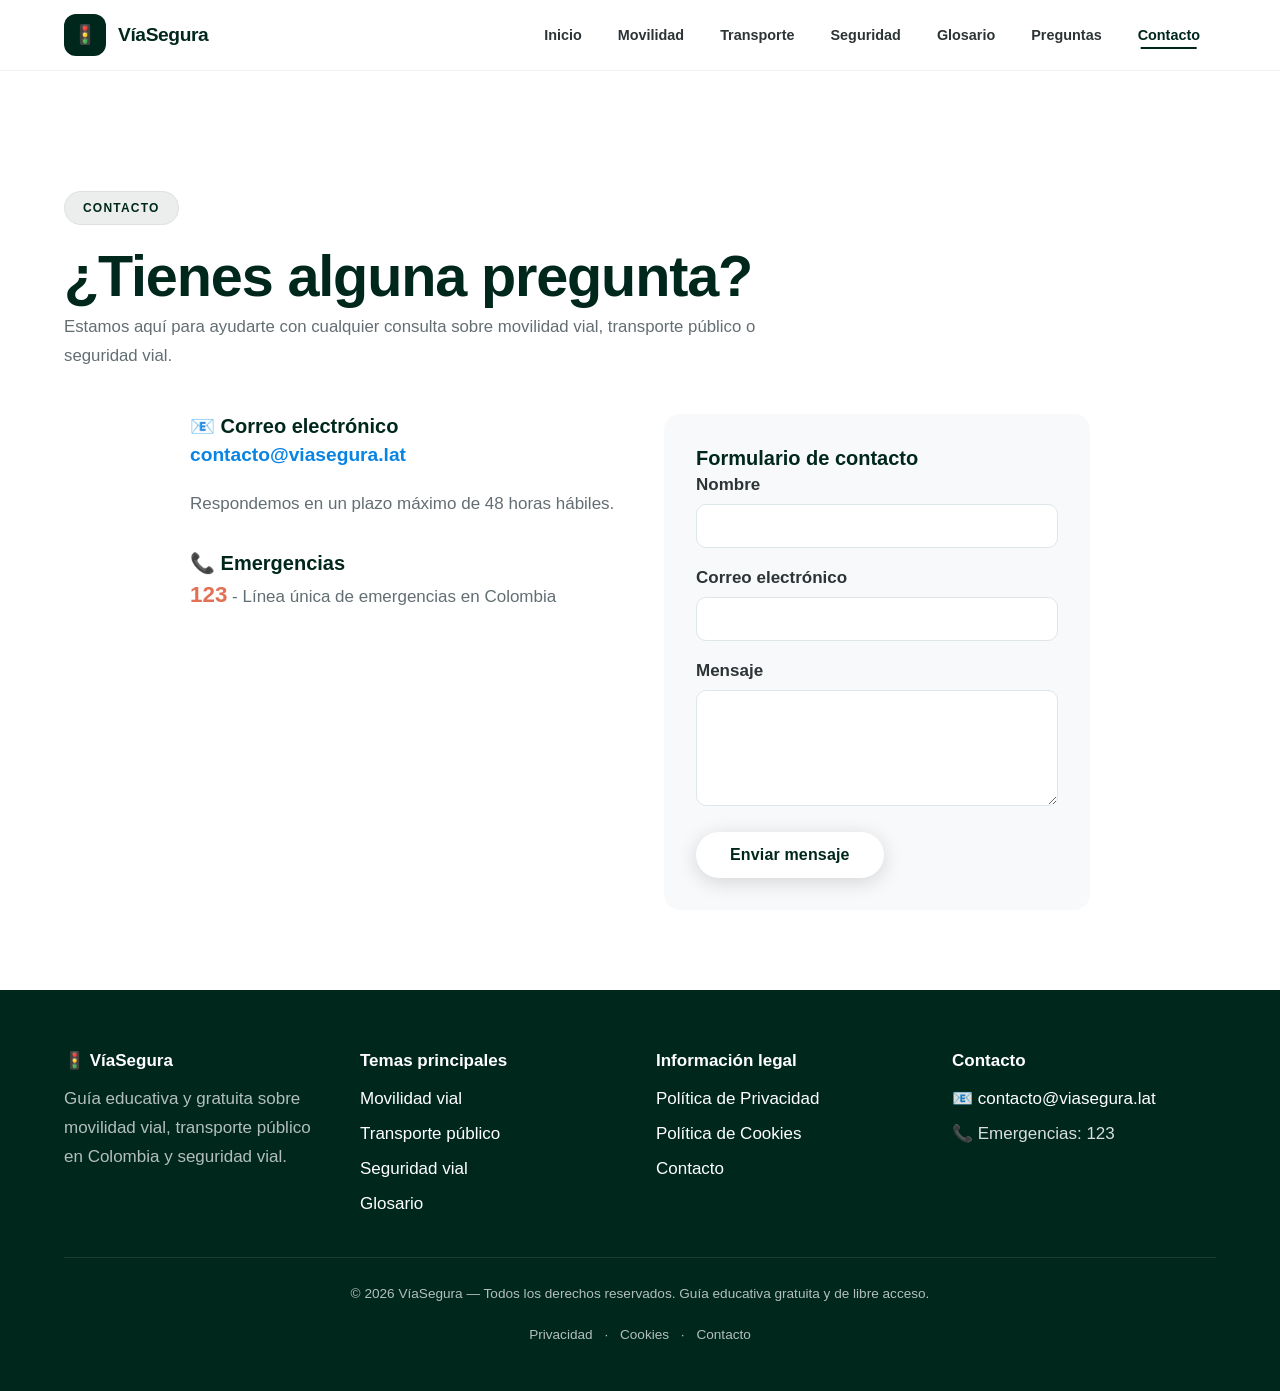
==== contacto.html @ 89849d7e "1" ====
<!DOCTYPE html>
<html lang="es">
<head>
    <meta charset="UTF-8">
    <meta name="viewport" content="width=device-width, initial-scale=1.0">
    <title>Contacto | VíaSegura</title>
    <meta name="description" content="Contáctanos para cualquier consulta sobre movilidad vial, transporte público o seguridad vial en Colombia.">
    <link rel="stylesheet" href="css/style.css">
    <link rel="icon" href="img/favicon.ico" type="image/x-icon">
</head>
<body>

    <!-- ============================================================
    HEADER
    ============================================================ -->
    <header class="cabecera" id="cabecera">
        <nav class="barra-nav" aria-label="Navegación principal">
            <a href="index.html" class="logo">
                <span class="logo-icono">🚦</span>
                <span>VíaSegura</span>
            </a>
            <button class="boton-menu" id="botonMenu" aria-label="Abrir menú" aria-expanded="false">☰</button>
            <ul class="menu" id="menu">
                <li><a href="index.html">Inicio</a></li>
                <li><a href="index.html#que-es-movilidad">Movilidad</a></li>
                <li><a href="index.html#transporte-publico">Transporte</a></li>
                <li><a href="index.html#seguridad-vial">Seguridad</a></li>
                <li><a href="index.html#glosario">Glosario</a></li>
                <li><a href="index.html#faq">Preguntas</a></li>
                <li><a href="contacto.html" class="activo">Contacto</a></li>
            </ul>
        </nav>
    </header>

    <main>
        <section class="seccion" style="padding-top: 120px;">
            <div class="contenedor">
                <div class="seccion-encabezado">
                    <span class="etiqueta-seccion">Contacto</span>
                    <h1>¿Tienes alguna pregunta?</h1>
                    <p>Estamos aquí para ayudarte con cualquier consulta sobre movilidad vial, transporte público o seguridad vial.</p>
                </div>

                <div style="display: grid; grid-template-columns: 1fr 1fr; gap: 48px; max-width: 900px; margin: 0 auto;">
                    <div>
                        <h3>📧 Correo electrónico</h3>
                        <p><a href="mailto:contacto@viasegura.lat" style="font-size: 1.2rem; font-weight: 600;">contacto@viasegura.lat</a></p>
                        <p style="margin-top: 16px;">Respondemos en un plazo máximo de 48 horas hábiles.</p>

                        <h3 style="margin-top: 32px;">📞 Emergencias</h3>
                        <p><strong style="font-size: 1.4rem; color: var(--color-peligro);">123</strong> - Línea única de emergencias en Colombia</p>
                    </div>

                    <div style="background: var(--color-fondo-alt); padding: 32px; border-radius: var(--radio);">
                        <h3>Formulario de contacto</h3>
                        <form action="#" method="POST" style="display: flex; flex-direction: column; gap: 16px;">
                            <div>
                                <label for="nombre" style="font-weight: 600; display: block; margin-bottom: 4px;">Nombre</label>
                                <input type="text" id="nombre" name="nombre" required style="width: 100%; padding: 12px 16px; border: 1px solid var(--color-borde); border-radius: var(--radio-sm); font-size: 1rem; font-family: var(--fuente);">
                            </div>
                            <div>
                                <label for="email" style="font-weight: 600; display: block; margin-bottom: 4px;">Correo electrónico</label>
                                <input type="email" id="email" name="email" required style="width: 100%; padding: 12px 16px; border: 1px solid var(--color-borde); border-radius: var(--radio-sm); font-size: 1rem; font-family: var(--fuente);">
                            </div>
                            <div>
                                <label for="mensaje" style="font-weight: 600; display: block; margin-bottom: 4px;">Mensaje</label>
                                <textarea id="mensaje" name="mensaje" rows="5" required style="width: 100%; padding: 12px 16px; border: 1px solid var(--color-borde); border-radius: var(--radio-sm); font-size: 1rem; font-family: var(--fuente); resize: vertical;"></textarea>
                            </div>
                            <button type="submit" class="boton primario" style="align-self: flex-start;">Enviar mensaje</button>
                        </form>
                    </div>
                </div>
            </div>
        </section>
    </main>

    <!-- ============================================================
    PIE DE PÁGINA
    ============================================================ -->
    <footer class="pie">
        <div class="contenedor">
            <div class="pie-rejilla">
                <div>
                    <h4>🚦 VíaSegura</h4>
                    <p>Guía educativa y gratuita sobre movilidad vial, transporte público en Colombia y seguridad vial.</p>
                </div>
                <div>
                    <h4>Temas principales</h4>
                    <ul>
                        <li><a href="index.html#que-es-movilidad">Movilidad vial</a></li>
                        <li><a href="index.html#transporte-publico">Transporte público</a></li>
                        <li><a href="index.html#seguridad-vial">Seguridad vial</a></li>
                        <li><a href="index.html#glosario">Glosario</a></li>
                    </ul>
                </div>
                <div>
                    <h4>Información legal</h4>
                    <ul>
                        <li><a href="privacidad.html">Política de Privacidad</a></li>
                        <li><a href="politicas-cookies.html">Política de Cookies</a></li>
                        <li><a href="contacto.html">Contacto</a></li>
                    </ul>
                </div>
                <div>
                    <h4>Contacto</h4>
                    <ul>
                        <li>📧 <a href="mailto:contacto@viasegura.lat">contacto@viasegura.lat</a></li>
                        <li>📞 Emergencias: 123</li>
                    </ul>
                </div>
            </div>
            <div class="pie-legal">
                <p>© 2026 VíaSegura — Todos los derechos reservados. Guía educativa gratuita y de libre acceso.</p>
                <p>
                    <a href="privacidad.html">Privacidad</a> ·
                    <a href="politicas-cookies.html">Cookies</a> ·
                    <a href="contacto.html">Contacto</a>
                </p>
            </div>
        </div>
    </footer>

    <script src="js/main.js"></script>
</body>
</html>
---- css/style.css ----
/* ============================================================
   VíaSegura - Estilos globales profesionales
   ============================================================ */

/* ----- Reset y variables ----- */
* {
    margin: 0;
    padding: 0;
    box-sizing: border-box;
}

:root {
    --color-primario: #00271c;
    --color-primario-claro: #004d3a;
    --color-secundario: #00b894;
    --color-acento: #0984e3;
    --color-peligro: #e17055;
    --color-texto: #2d3436;
    --color-texto-suave: #636e72;
    --color-fondo: #ffffff;
    --color-fondo-alt: #f8f9fa;
    --color-borde: #dfe6e9;
    --color-tarjeta: #ffffff;
    --sombra: 0 4px 24px rgba(0, 39, 28, 0.06);
    --sombra-fuerte: 0 12px 48px rgba(0, 39, 28, 0.12);
    --radio: 16px;
    --radio-sm: 10px;
    --max-ancho: 1200px;
    --transicion: 0.3s cubic-bezier(0.4, 0, 0.2, 1);
    --fuente: 'Inter', -apple-system, BlinkMacSystemFont, 'Segoe UI', Roboto, sans-serif;
}

/* ----- Fuente importada ----- */
@import url('https://fonts.googleapis.com/css2?family=Inter:wght@400;500;600;700;800&display=swap');

/* ----- Reset base ----- */
html {
    scroll-behavior: smooth;
    scroll-padding-top: 80px;
}

body {
    font-family: var(--fuente);
    color: var(--color-texto);
    background: var(--color-fondo);
    line-height: 1.7;
    font-size: 17px;
    -webkit-font-smoothing: antialiased;
    -moz-osx-font-smoothing: grayscale;
}

/* ----- Contenedor ----- */
.contenedor {
    width: 100%;
    max-width: var(--max-ancho);
    margin: 0 auto;
    padding: 0 24px;
}

/* ----- Tipografía ----- */
h1, h2, h3, h4 {
    line-height: 1.25;
    color: var(--color-primario);
    margin-top: 0;
}

h1 {
    font-size: clamp(2.2rem, 5vw, 3.6rem);
    font-weight: 800;
    letter-spacing: -0.02em;
}

h2 {
    font-size: clamp(1.6rem, 3vw, 2.4rem);
    font-weight: 700;
    letter-spacing: -0.01em;
}

h3 {
    font-size: 1.25rem;
    font-weight: 700;
}

p {
    margin: 0 0 1.1rem;
    color: var(--color-texto-suave);
}

a {
    color: var(--color-acento);
    text-decoration: none;
    transition: color var(--transicion);
}

a:hover {
    color: var(--color-primario);
    text-decoration: underline;
}

/* ----- Skip link ----- */
.salto-contenido {
    position: absolute;
    left: -999px;
    top: 0;
    background: var(--color-primario);
    color: #fff;
    padding: 12px 20px;
    border-radius: 0 0 8px 0;
    z-index: 9999;
    font-weight: 600;
}

.salto-contenido:focus {
    left: 0;
    color: #fff;
    text-decoration: none;
}

/* ============================================================
   COOKIES BANNER
   ============================================================ */
.cookie-overlay {
    position: fixed;
    inset: 0;
    background: rgba(0, 0, 0, 0.6);
    z-index: 9998;
    opacity: 0;
    visibility: hidden;
    transition: opacity 0.4s ease;
    backdrop-filter: blur(4px);
}

.cookie-overlay.visible {
    opacity: 1;
    visibility: visible;
}

.cookie-banner {
    position: fixed;
    inset: 0;
    display: flex;
    align-items: center;
    justify-content: center;
    padding: 20px;
    z-index: 9999;
    opacity: 0;
    visibility: hidden;
    transform: scale(0.95) translateY(10px);
    transition: opacity 0.5s ease, transform 0.5s ease;
}

.cookie-banner.visible {
    opacity: 1;
    visibility: visible;
    transform: scale(1) translateY(0);
}

.cookie-modal {
    background: #ffffff;
    max-width: 540px;
    width: 100%;
    padding: 48px 40px;
    border-radius: var(--radio);
    box-shadow: 0 24px 64px rgba(0, 0, 0, 0.2);
    text-align: center;
    position: relative;
    border-top: 6px solid var(--color-primario);
}

.cookie-modal h2 {
    font-size: 1.6rem;
    margin-bottom: 12px;
    color: var(--color-primario);
    font-weight: 800;
}

.cookie-modal p {
    font-size: 0.95rem;
    color: var(--color-texto-suave);
    margin-bottom: 28px;
    line-height: 1.7;
}

.cookie-modal .cookie-actions {
    display: flex;
    gap: 14px;
    justify-content: center;
    flex-wrap: wrap;
}

.cookie-modal .cookie-actions .boton {
    padding: 14px 36px;
    border: none;
    border-radius: 50px;
    font-weight: 700;
    font-size: 0.95rem;
    cursor: pointer;
    transition: all var(--transicion);
    min-width: 150px;
    font-family: var(--fuente);
}

.cookie-modal .cookie-actions .boton.aceptar {
    background: #00271c;
    color: #ffffff;
    box-shadow: 0 4px 16px rgba(0, 39, 28, 0.25);
}

.cookie-modal .cookie-actions .boton.aceptar:hover {
    background: #004d3a;
    transform: translateY(-3px);
    box-shadow: 0 8px 28px rgba(0, 39, 28, 0.35);
}

.cookie-modal .cookie-actions .boton.rechazar {
    background: transparent;
    color: #00271c;
    border: 2px solid #00271c;
}

.cookie-modal .cookie-actions .boton.rechazar:hover {
    background: #00271c;
    color: #ffffff;
    transform: translateY(-3px);
    box-shadow: 0 8px 28px rgba(0, 39, 28, 0.15);
}

.cookie-modal .cookie-enlaces {
    margin-top: 20px;
    font-size: 0.82rem;
    color: var(--color-texto-suave);
}

.cookie-modal .cookie-enlaces a {
    color: var(--color-primario);
    font-weight: 600;
}

.cookie-modal .cookie-enlaces a:hover {
    text-decoration: underline;
}

body.cookie-locked {
    overflow: hidden;
}

/* ============================================================
   CONTENIDO PRINCIPAL
   ============================================================ */
.contenido-principal {
    display: none;
}

.contenido-principal.visible {
    display: block;
    animation: fadeIn 0.6s ease;
}

@keyframes fadeIn {
    from {
        opacity: 0;
        transform: translateY(20px);
    }
    to {
        opacity: 1;
        transform: translateY(0);
    }
}

/* ============================================================
   HEADER
   ============================================================ */
.cabecera {
    position: sticky;
    top: 0;
    background: rgba(255, 255, 255, 0.96);
    backdrop-filter: blur(12px);
    border-bottom: 1px solid rgba(0, 39, 28, 0.06);
    z-index: 1000;
    transition: box-shadow var(--transicion);
}

.cabecera.scrolled {
    box-shadow: 0 2px 20px rgba(0, 0, 0, 0.06);
}

.barra-nav {
    display: flex;
    align-items: center;
    justify-content: space-between;
    padding: 14px 24px;
    max-width: var(--max-ancho);
    margin: 0 auto;
}

.logo {
    display: flex;
    align-items: center;
    gap: 12px;
    font-weight: 800;
    font-size: 1.2rem;
    color: var(--color-primario);
    text-decoration: none;
    letter-spacing: -0.02em;
}

.logo:hover {
    text-decoration: none;
}

.logo-icono {
    width: 42px;
    height: 42px;
    background: var(--color-primario);
    color: #fff;
    border-radius: 12px;
    display: grid;
    place-items: center;
    font-size: 1.2rem;
    transition: transform var(--transicion);
}

.logo:hover .logo-icono {
    transform: scale(1.05);
}

.menu {
    display: flex;
    gap: 4px;
    list-style: none;
    margin: 0;
    padding: 0;
    align-items: center;
}

.menu a {
    color: var(--color-texto);
    padding: 8px 16px;
    border-radius: var(--radio-sm);
    font-size: 0.9rem;
    font-weight: 600;
    transition: all var(--transicion);
    position: relative;
}

.menu a:hover {
    background: var(--color-fondo-alt);
    text-decoration: none;
    color: var(--color-primario);
}

.menu a::after {
    content: '';
    position: absolute;
    bottom: 2px;
    left: 50%;
    width: 0;
    height: 2px;
    background: var(--color-primario);
    transition: all var(--transicion);
    transform: translateX(-50%);
}

.menu a:hover::after {
    width: 60%;
}

.menu a.activo {
    color: var(--color-primario);
}

.menu a.activo::after {
    width: 60%;
}

.boton-menu {
    display: none;
    background: none;
    border: 2px solid var(--color-borde);
    border-radius: var(--radio-sm);
    padding: 8px 12px;
    cursor: pointer;
    font-size: 1.3rem;
    color: var(--color-primario);
    transition: all var(--transicion);
}

.boton-menu:hover {
    border-color: var(--color-primario);
}

/* ============================================================
   FRANJA DE VALORES
   ============================================================ */
.franja-valores {
    background: var(--color-secundario);
    color: #00271c;
    padding: 10px 0;
    text-align: center;
    font-weight: 700;
    font-size: 0.85rem;
    letter-spacing: 0.02em;
}

/* ============================================================
   HERO
   ============================================================ */
.hero {
    background: linear-gradient(135deg, #00271c 0%, #004d3a 50%, #006b4f 100%);
    color: #fff;
    padding: 110px 0 90px;
    text-align: center;
    position: relative;
    overflow: hidden;
}

.hero::before {
    content: '';
    position: absolute;
    top: -50%;
    right: -20%;
    width: 60%;
    height: 200%;
    background: radial-gradient(ellipse, rgba(0, 184, 148, 0.1) 0%, transparent 70%);
    pointer-events: none;
}

.hero::after {
    content: '';
    position: absolute;
    bottom: -2px;
    left: 0;
    right: 0;
    height: 100px;
    background: var(--color-fondo);
    clip-path: ellipse(70% 100% at 50% 100%);
}

.hero h1 {
    color: #fff;
    margin-bottom: 20px;
    position: relative;
}

.hero p.subtitulo {
    font-size: clamp(1.05rem, 2vw, 1.3rem);
    max-width: 720px;
    margin: 0 auto 32px;
    color: rgba(255, 255, 255, 0.85);
    position: relative;
    font-weight: 400;
}

.hero-botones {
    display: flex;
    gap: 16px;
    justify-content: center;
    flex-wrap: wrap;
    position: relative;
}

.boton {
    display: inline-block;
    padding: 14px 34px;
    border-radius: 50px;
    font-weight: 700;
    font-size: 1rem;
    border: none;
    cursor: pointer;
    transition: all var(--transicion);
    text-decoration: none;
    font-family: var(--fuente);
    letter-spacing: 0.01em;
}

.boton:hover {
    transform: translateY(-3px);
    text-decoration: none;
}

.boton.primario {
    background: #ffffff;
    color: #00271c;
    box-shadow: 0 4px 20px rgba(0, 0, 0, 0.15);
}

.boton.primario:hover {
    background: #e8f0ee;
    box-shadow: 0 8px 32px rgba(0, 0, 0, 0.2);
}

.boton.secundario {
    background: transparent;
    color: #ffffff;
    border: 2px solid rgba(255, 255, 255, 0.4);
}

.boton.secundario:hover {
    background: rgba(255, 255, 255, 0.12);
    border-color: #ffffff;
    box-shadow: 0 8px 32px rgba(0, 0, 0, 0.15);
}

.hero-insignias {
    display: flex;
    gap: 12px;
    justify-content: center;
    flex-wrap: wrap;
    margin-top: 44px;
    position: relative;
}

.insignia {
    background: rgba(255, 255, 255, 0.1);
    border: 1px solid rgba(255, 255, 255, 0.2);
    padding: 8px 20px;
    border-radius: 50px;
    font-size: 0.85rem;
    font-weight: 600;
    color: rgba(255, 255, 255, 0.9);
    backdrop-filter: blur(4px);
}

/* ============================================================
   SECCIONES
   ============================================================ */
.seccion {
    padding: 80px 0;
}

.seccion:nth-child(even) {
    background: var(--color-fondo-alt);
}

.seccion-encabezado {
    max-width: 760px;
    margin-bottom: 44px;
}

.etiqueta-seccion {
    display: inline-block;
    background: rgba(0, 39, 28, 0.08);
    color: var(--color-primario);
    font-weight: 700;
    font-size: 0.75rem;
    letter-spacing: 0.1em;
    text-transform: uppercase;
    padding: 6px 18px;
    border-radius: 50px;
    margin-bottom: 16px;
    border: 1px solid rgba(0, 39, 28, 0.06);
}

.seccion-encabezado h2 {
    margin-bottom: 12px;
}

.seccion-encabezado p {
    font-size: 1.05rem;
}

/* ============================================================
   ÍNDICE
   ============================================================ */
.indice-rejilla {
    display: grid;
    grid-template-columns: repeat(auto-fit, minmax(220px, 1fr));
    gap: 12px;
}

.indice-item {
    display: flex;
    align-items: center;
    gap: 12px;
    background: #fff;
    border: 1px solid var(--color-borde);
    border-radius: var(--radio-sm);
    padding: 12px 16px;
    font-weight: 600;
    color: var(--color-texto);
    transition: all var(--transicion);
    text-decoration: none;
}

.indice-item:hover {
    border-color: var(--color-primario);
    text-decoration: none;
    box-shadow: var(--sombra);
    transform: translateY(-2px);
}

/* ============================================================
   TARJETAS
   ============================================================ */
.rejilla {
    display: grid;
    gap: 24px;
}

.rejilla-2 {
    grid-template-columns: repeat(auto-fit, minmax(300px, 1fr));
}
.rejilla-3 {
    grid-template-columns: repeat(auto-fit, minmax(260px, 1fr));
}
.rejilla-4 {
    grid-template-columns: repeat(auto-fit, minmax(220px, 1fr));
}

.tarjeta {
    background: var(--color-tarjeta);
    border: 1px solid var(--color-borde);
    border-radius: var(--radio);
    padding: 32px 28px;
    box-shadow: var(--sombra);
    transition: all var(--transicion);
    position: relative;
    overflow: hidden;
}

.tarjeta::before {
    content: '';
    position: absolute;
    top: 0;
    left: 0;
    right: 0;
    height: 3px;
    background: var(--color-primario);
    opacity: 0;
    transition: opacity var(--transicion);
}

.tarjeta:hover::before {
    opacity: 1;
}

.tarjeta:hover {
    transform: translateY(-6px);
    box-shadow: var(--sombra-fuerte);
    border-color: rgba(0, 39, 28, 0.1);
}

.tarjeta .icono {
    font-size: 2.4rem;
    margin-bottom: 16px;
    display: block;
}

.tarjeta h3 {
    margin-bottom: 8px;
    font-weight: 700;
}

.tarjeta p {
    margin-bottom: 0;
}

/* ============================================================
   AVISOS
   ============================================================ */
.aviso {
    border-radius: var(--radio);
    padding: 24px 30px;
    border-left: 6px solid var(--color-secundario);
    background: #f0faf8;
    margin: 24px 0;
}

.aviso.info {
    border-left-color: var(--color-acento);
    background: #f0f7ff;
}

.aviso.exito {
    border-left-color: var(--color-primario);
    background: #e8f0ee;
}

.aviso.peligro {
    border-left-color: var(--color-peligro);
    background: #fdf0ed;
}

.aviso h3 {
    margin-bottom: 6px;
    font-weight: 700;
}

.aviso p:last-child {
    margin-bottom: 0;
}

/* ============================================================
   TABLAS
   ============================================================ */
.tabla-envoltorio {
    overflow-x: auto;
    margin-bottom: 1.2rem;
    border-radius: var(--radio);
    box-shadow: var(--sombra);
}

table {
    width: 100%;
    border-collapse: collapse;
    background: #fff;
    border-radius: var(--radio);
    overflow: hidden;
}

th, td {
    text-align: left;
    padding: 14px 20px;
    border-bottom: 1px solid var(--color-borde);
}

th {
    background: var(--color-primario);
    color: #fff;
    font-weight: 700;
    font-size: 0.9rem;
    letter-spacing: 0.02em;
}

tr:last-child td {
    border-bottom: none;
}

tbody tr:hover {
    background: var(--color-fondo-alt);
}

/* ============================================================
   ACORDEÓN
   ============================================================ */
.acordeon {
    border-radius: var(--radio);
    overflow: hidden;
}

.acordeon-item {
    border: 1px solid var(--color-borde);
    border-radius: var(--radio-sm);
    margin-bottom: 12px;
    background: #fff;
    overflow: hidden;
    transition: all var(--transicion);
}

.acordeon-item:hover {
    border-color: rgba(0, 39, 28, 0.15);
}

.acordeon-titulo {
    width: 100%;
    text-align: left;
    background: #fff;
    border: none;
    padding: 18px 24px;
    font-size: 1rem;
    font-weight: 700;
    color: var(--color-primario);
    cursor: pointer;
    display: flex;
    justify-content: space-between;
    align-items: center;
    gap: 14px;
    transition: background var(--transicion);
    font-family: var(--fuente);
}

.acordeon-titulo:hover {
    background: var(--color-fondo-alt);
}

.acordeon-titulo .signo {
    font-size: 1.4rem;
    transition: transform var(--transicion);
    flex-shrink: 0;
    color: var(--color-primario);
    font-weight: 300;
}

.acordeon-item.activo .signo {
    transform: rotate(45deg);
}

.acordeon-cuerpo {
    max-height: 0;
    overflow: hidden;
    transition: max-height 0.35s ease;
}

.acordeon-cuerpo-interno {
    padding: 0 24px 20px;
}

/* ============================================================
   CHECKLIST
   ============================================================ */
.checklist {
    list-style: none;
    padding: 0;
    margin: 0;
}

.checklist li {
    background: #fff;
    border: 1px solid var(--color-borde);
    border-radius: var(--radio-sm);
    margin-bottom: 10px;
    padding: 0;
    transition: all var(--transicion);
}

.checklist li:hover {
    border-color: rgba(0, 39, 28, 0.2);
}

.checklist label {
    display: flex;
    align-items: flex-start;
    gap: 14px;
    padding: 14px 18px;
    cursor: pointer;
    font-weight: 500;
}

.checklist input[type="checkbox"] {
    width: 22px;
    height: 22px;
    margin-top: 2px;
    accent-color: var(--color-primario);
    flex-shrink: 0;
    cursor: pointer;
}

.checklist li.marcado {
    background: #e8f0ee;
    border-color: var(--color-primario);
}

.checklist li.marcado label span {
    text-decoration: line-through;
    color: var(--color-texto-suave);
}

.checklist-progreso {
    margin-top: 16px;
    font-weight: 700;
    color: var(--color-primario);
}

.barra-progreso {
    height: 8px;
    background: var(--color-borde);
    border-radius: 50px;
    overflow: hidden;
    margin-top: 8px;
}

.barra-progreso span {
    display: block;
    height: 100%;
    width: 0;
    background: var(--color-primario);
    transition: width 0.4s ease;
}

.btn-reiniciar {
    background: none;
    border: 1px solid var(--color-borde);
    border-radius: var(--radio-sm);
    padding: 8px 18px;
    cursor: pointer;
    font-size: 0.85rem;
    margin-top: 12px;
    color: var(--color-texto-suave);
    transition: all var(--transicion);
    font-family: var(--fuente);
    font-weight: 500;
}

.btn-reiniciar:hover {
    background: var(--color-fondo-alt);
    border-color: var(--color-primario);
    color: var(--color-primario);
}

/* ============================================================
   PESTAÑAS
   ============================================================ */
.tabs-botones {
    display: flex;
    flex-wrap: wrap;
    gap: 8px;
    margin-bottom: 24px;
}

.tab-boton {
    background: #fff;
    border: 1px solid var(--color-borde);
    border-radius: 50px;
    padding: 10px 22px;
    cursor: pointer;
    font-weight: 600;
    font-size: 0.9rem;
    color: var(--color-texto);
    transition: all var(--transicion);
    font-family: var(--fuente);
}

.tab-boton:hover {
    border-color: var(--color-primario);
    color: var(--color-primario);
}

.tab-boton.activo {
    background: var(--color-primario);
    color: #fff;
    border-color: var(--color-primario);
}

.tab-panel {
    display: none;
}

.tab-panel.activo {
    display: block;
    animation: aparecer 0.4s ease;
}

@keyframes aparecer {
    from {
        opacity: 0;
        transform: translateY(10px);
    }
    to {
        opacity: 1;
        transform: translateY(0);
    }
}

/* ============================================================
   GLOSARIO
   ============================================================ */
.glosario-busqueda {
    width: 100%;
    padding: 14px 22px;
    border: 2px solid var(--color-borde);
    border-radius: 50px;
    font-size: 1rem;
    margin-bottom: 24px;
    font-family: var(--fuente);
    transition: all var(--transicion);
    background: #fff;
}

.glosario-busqueda:focus {
    outline: none;
    border-color: var(--color-primario);
    box-shadow: 0 0 0 4px rgba(0, 39, 28, 0.05);
}

.glosario-lista {
    display: grid;
    gap: 12px;
}

.glosario-termino {
    background: #fff;
    border: 1px solid var(--color-borde);
    border-left: 5px solid var(--color-acento);
    border-radius: var(--radio-sm);
    padding: 16px 20px;
    transition: all var(--transicion);
}

.glosario-termino:hover {
    border-color: rgba(0, 39, 28, 0.15);
}

.glosario-termino dt {
    font-weight: 800;
    color: var(--color-primario);
    font-size: 1.05rem;
    margin-bottom: 4px;
}

.glosario-termino dd {
    margin: 0;
    color: var(--color-texto-suave);
}

.glosario-vacio {
    text-align: center;
    color: var(--color-texto-suave);
    padding: 20px;
    display: none;
}

/* ============================================================
   SEÑALES
   ============================================================ */
.senales-rejilla {
    display: grid;
    grid-template-columns: repeat(auto-fit, minmax(160px, 1fr));
    gap: 16px;
}

.senal {
    background: #fff;
    border: 1px solid var(--color-borde);
    border-radius: var(--radio-sm);
    padding: 20px;
    text-align: center;
    transition: all var(--transicion);
}

.senal:hover {
    transform: translateY(-4px);
    box-shadow: var(--sombra);
    border-color: rgba(0, 39, 28, 0.1);
}

.senal .figura {
    width: 72px;
    height: 72px;
    margin: 0 auto 12px;
    display: grid;
    place-items: center;
    font-size: 1.6rem;
    font-weight: 800;
    color: #fff;
}

.senal-reglamentaria .figura {
    background: var(--color-peligro);
    border-radius: 50%;
}

.senal-preventiva .figura {
    background: #fdcb6e;
    color: #2d3436;
    transform: rotate(45deg);
    border-radius: 6px;
}

.senal-preventiva .figura span {
    transform: rotate(-45deg);
}

.senal-informativa .figura {
    background: var(--color-acento);
    border-radius: 6px;
}

.senal h4 {
    margin: 0 0 4px;
    font-size: 0.95rem;
    font-weight: 700;
}

.senal p {
    font-size: 0.8rem;
    color: var(--color-texto-suave);
    margin: 0;
}

/* ============================================================
   PASOS
   ============================================================ */
.pasos {
    list-style: none;
    padding: 0;
    counter-reset: paso;
}

.pasos li {
    position: relative;
    padding-left: 64px;
    margin-bottom: 24px;
    counter-increment: paso;
}

.pasos li::before {
    content: counter(paso);
    position: absolute;
    left: 0;
    top: 0;
    width: 42px;
    height: 42px;
    background: var(--color-primario);
    color: #fff;
    border-radius: 50%;
    display: grid;
    place-items: center;
    font-weight: 800;
    font-size: 1.1rem;
}

.pasos li strong {
    display: block;
    color: var(--color-primario);
    font-weight: 700;
}

/* ============================================================
   QUIZ
   ============================================================ */
.quiz-opcion {
    display: block;
    width: 100%;
    text-align: left;
    background: #fff;
    border: 2px solid var(--color-borde);
    border-radius: var(--radio-sm);
    padding: 14px 20px;
    margin-bottom: 10px;
    cursor: pointer;
    font-size: 1rem;
    font-family: var(--fuente);
    transition: all var(--transicion);
    font-weight: 500;
}

.quiz-opcion:hover {
    border-color: var(--color-primario);
    background: var(--color-fondo-alt);
}

.quiz-opcion.correcta {
    background: #e8f0ee;
    border-color: var(--color-primario);
}

.quiz-opcion.incorrecta {
    background: #fdf0ed;
    border-color: var(--color-peligro);
}

.quiz-resultado {
    margin-top: 14px;
    font-weight: 700;
}

/* ============================================================
   LISTAS CON ICONOS
   ============================================================ */
.lista-iconos {
    list-style: none;
    padding: 0;
}

.lista-iconos li {
    display: flex;
    gap: 12px;
    align-items: flex-start;
    margin-bottom: 10px;
}

.lista-iconos li::before {
    content: "✔";
    color: var(--color-primario);
    font-weight: 800;
    flex-shrink: 0;
}

.lista-no li::before {
    content: "✖";
    color: var(--color-peligro);
}

/* ============================================================
   DISCLAIMER FINAL
   ============================================================ */
.disclaimer-final {
    background: var(--color-primario);
    color: #eafff7;
    padding: 56px 0;
    text-align: center;
}

.disclaimer-final h2 {
    color: #fff;
    font-weight: 800;
}

.disclaimer-final p {
    font-size: 1.1rem;
    color: rgba(255, 255, 255, 0.85);
    max-width: 820px;
    margin: 0 auto;
}

/* ============================================================
   PIE DE PÁGINA
   ============================================================ */
.pie {
    background: var(--color-primario);
    color: rgba(255, 255, 255, 0.85);
    padding: 60px 0 28px;
}

.pie a {
    color: #ffffff;
    transition: opacity var(--transicion);
}

.pie a:hover {
    opacity: 0.7;
    text-decoration: none;
}

.pie-rejilla {
    display: grid;
    grid-template-columns: repeat(auto-fit, minmax(200px, 1fr));
    gap: 32px;
    margin-bottom: 32px;
}

.pie h4 {
    color: #fff;
    margin-bottom: 14px;
    font-weight: 700;
}

.pie p {
    color: rgba(255, 255, 255, 0.7);
}

.pie ul {
    list-style: none;
    padding: 0;
}

.pie ul li {
    margin-bottom: 6px;
}

.pie-legal {
    border-top: 1px solid rgba(255, 255, 255, 0.1);
    padding-top: 24px;
    font-size: 0.85rem;
    text-align: center;
    color: rgba(255, 255, 255, 0.5);
}

.pie-legal a {
    color: rgba(255, 255, 255, 0.7);
    margin: 0 8px;
}

.pie-legal a:hover {
    color: #fff;
}

/* ============================================================
   VOLVER ARRIBA
   ============================================================ */
.volver-arriba {
    position: fixed;
    bottom: 28px;
    right: 28px;
    width: 50px;
    height: 50px;
    border-radius: 50%;
    background: var(--color-primario);
    color: #fff;
    border: none;
    font-size: 1.3rem;
    cursor: pointer;
    box-shadow: var(--sombra-fuerte);
    opacity: 0;
    visibility: hidden;
    transition: all var(--transicion);
    z-index: 900;
    display: grid;
    place-items: center;
}

.volver-arriba.visible {
    opacity: 1;
    visibility: visible;
}

.volver-arriba:hover {
    transform: translateY(-4px) scale(1.05);
    background: var(--color-primario-claro);
}

/* ============================================================
   RESPONSIVE
   ============================================================ */
@media (max-width: 860px) {
    .boton-menu {
        display: block;
    }

    .menu {
        position: absolute;
        top: 70px;
        left: 0;
        right: 0;
        flex-direction: column;
        align-items: stretch;
        background: #fff;
        border-bottom: 1px solid var(--color-borde);
        padding: 12px 20px;
        display: none;
        box-shadow: var(--sombra-fuerte);
    }

    .menu.abierto {
        display: flex;
    }

    .menu a {
        padding: 12px 16px;
    }

    .menu a::after {
        display: none;
    }

    .hero {
        padding: 80px 0 60px;
    }

    .seccion {
        padding: 56px 0;
    }

    .cookie-modal {
        padding: 36px 28px;
        margin: 16px;
    }

    .cookie-modal .cookie-actions .boton {
        min-width: 130px;
        padding: 12px 28px;
        font-size: 0.9rem;
    }
}

@media (max-width: 480px) {
    .rejilla-2,
    .rejilla-3,
    .rejilla-4 {
        grid-template-columns: 1fr;
    }

    .hero-insignias {
        gap: 8px;
    }

    .insignia {
        font-size: 0.75rem;
        padding: 6px 14px;
    }

    .cookie-modal {
        padding: 28px 20px;
    }

    .cookie-modal .cookie-actions {
        flex-direction: column;
    }

    .cookie-modal .cookie-actions .boton {
        width: 100%;
        min-width: unset;
    }

    .cookie-modal h2 {
        font-size: 1.3rem;
    }
}
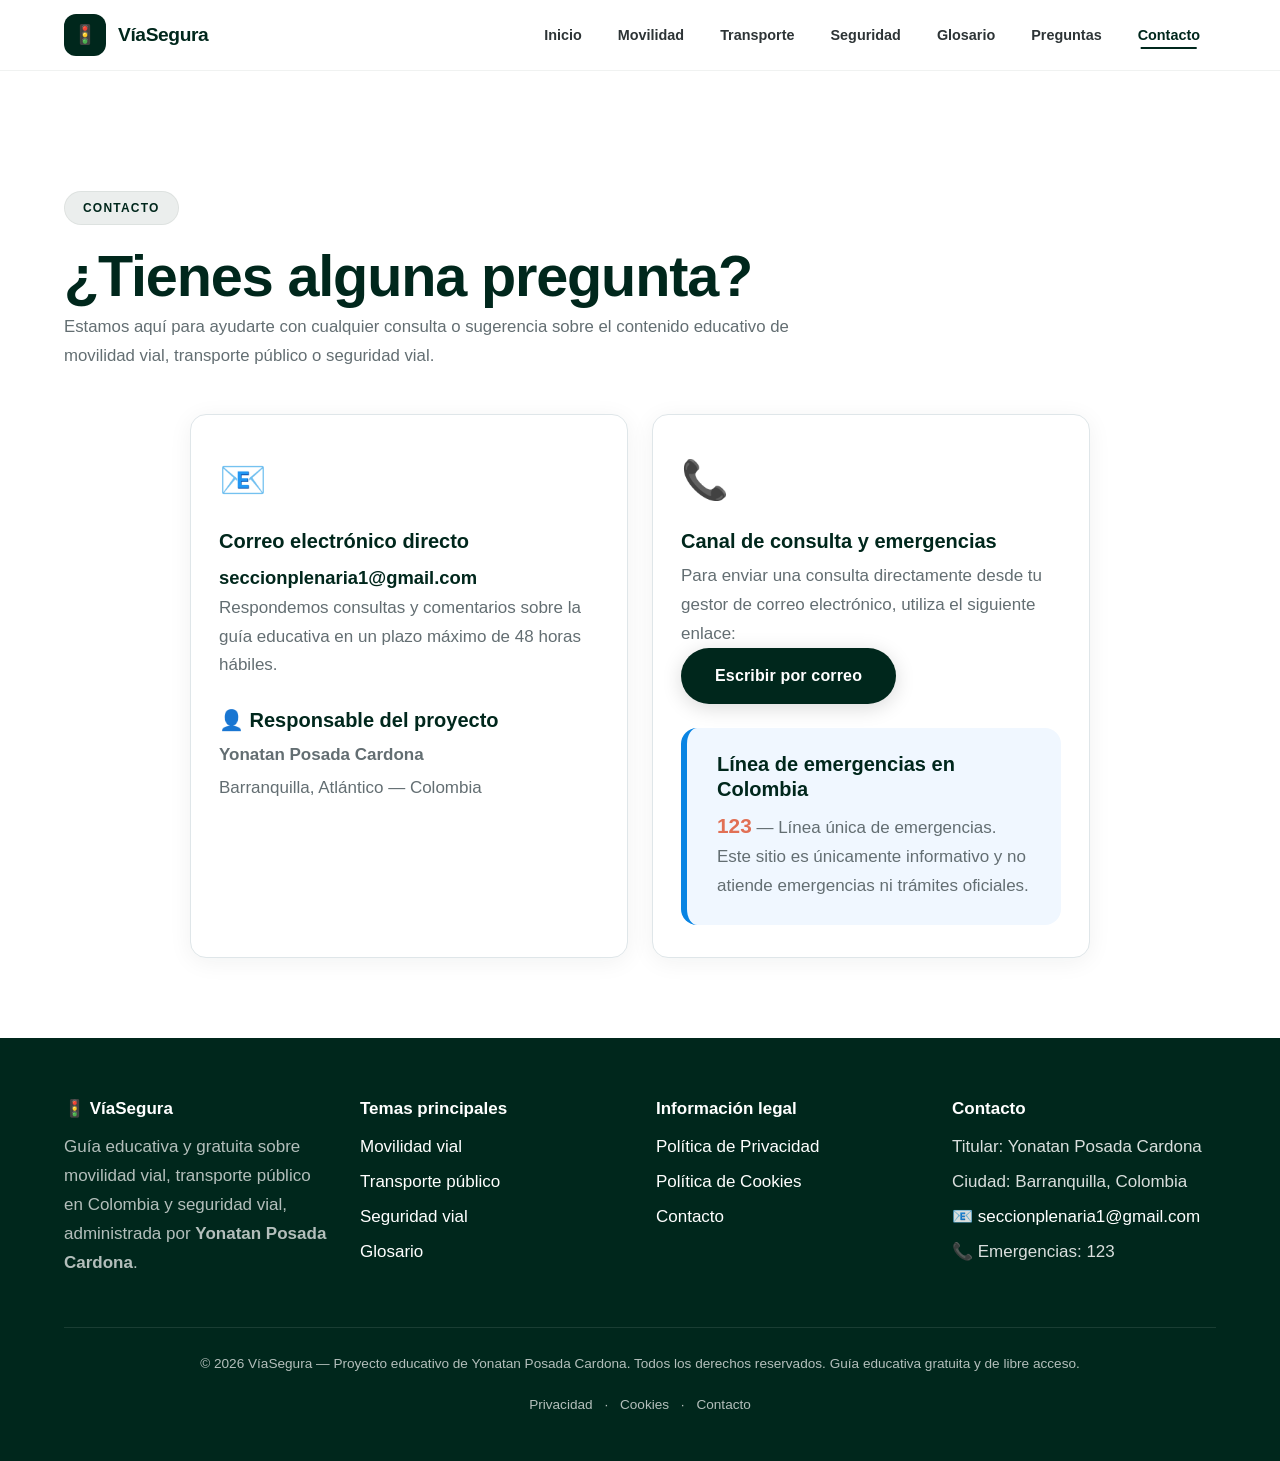
==== commit ccfdc69f: "Update contacto.html" ====
--- a/contacto.html
+++ b/contacto.html
@@ -4,7 +4,10 @@
     <meta charset="UTF-8">
     <meta name="viewport" content="width=device-width, initial-scale=1.0">
     <title>Contacto | VíaSegura</title>
-    <meta name="description" content="Contáctanos para cualquier consulta sobre movilidad vial, transporte público o seguridad vial en Colombia.">
+    <meta name="description" content="Contáctanos para cualquier consulta sobre movilidad vial, transporte público o seguridad vial en Colombia. Proyecto educativo administrado por Yonatan Posada Cardona.">
+    <meta name="author" content="Yonatan Posada Cardona">
+    <meta name="robots" content="index, follow">
+    <link rel="canonical" href="https://kind-cliff-074f6ad10.4.azurestaticapps.net/contacto.html">
     <link rel="stylesheet" href="css/style.css">
     <link rel="icon" href="img/favicon.ico" type="image/x-icon">
 </head>
@@ -19,7 +22,7 @@
                 <span class="logo-icono">🚦</span>
                 <span>VíaSegura</span>
             </a>
-            <button class="boton-menu" id="botonMenu" aria-label="Abrir menú" aria-expanded="false">☰</button>
+            <button type="button" class="boton-menu" id="botonMenu" aria-label="Abrir menú" aria-expanded="false">☰</button>
             <ul class="menu" id="menu">
                 <li><a href="index.html">Inicio</a></li>
                 <li><a href="index.html#que-es-movilidad">Movilidad</a></li>
@@ -38,36 +41,31 @@
                 <div class="seccion-encabezado">
                     <span class="etiqueta-seccion">Contacto</span>
                     <h1>¿Tienes alguna pregunta?</h1>
-                    <p>Estamos aquí para ayudarte con cualquier consulta sobre movilidad vial, transporte público o seguridad vial.</p>
+                    <p>Estamos aquí para ayudarte con cualquier consulta o sugerencia sobre el contenido educativo de movilidad vial, transporte público o seguridad vial.</p>
                 </div>
 
-                <div style="display: grid; grid-template-columns: 1fr 1fr; gap: 48px; max-width: 900px; margin: 0 auto;">
-                    <div>
-                        <h3>📧 Correo electrónico</h3>
-                        <p><a href="mailto:contacto@viasegura.lat" style="font-size: 1.2rem; font-weight: 600;">contacto@viasegura.lat</a></p>
-                        <p style="margin-top: 16px;">Respondemos en un plazo máximo de 48 horas hábiles.</p>
+                <div class="rejilla rejilla-2" style="max-width: 900px; margin: 0 auto;">
+                    <div class="tarjeta">
+                        <span class="icono">📧</span>
+                        <h3>Correo electrónico directo</h3>
+                        <p><a href="mailto:seccionplenaria1@gmail.com" style="font-size: 1.15rem; font-weight: 700; color: var(--color-primario);">seccionplenaria1@gmail.com</a></p>
+                        <p>Respondemos consultas y comentarios sobre la guía educativa en un plazo máximo de 48 horas hábiles.</p>
 
-                        <h3 style="margin-top: 32px;">📞 Emergencias</h3>
-                        <p><strong style="font-size: 1.4rem; color: var(--color-peligro);">123</strong> - Línea única de emergencias en Colombia</p>
+                        <h3 style="margin-top: 28px;">👤 Responsable del proyecto</h3>
+                        <p style="margin-bottom: 4px;"><strong>Yonatan Posada Cardona</strong></p>
+                        <p style="margin-bottom: 0;">Barranquilla, Atlántico — Colombia</p>
                     </div>
 
-                    <div style="background: var(--color-fondo-alt); padding: 32px; border-radius: var(--radio);">
-                        <h3>Formulario de contacto</h3>
-                        <form action="#" method="POST" style="display: flex; flex-direction: column; gap: 16px;">
-                            <div>
-                                <label for="nombre" style="font-weight: 600; display: block; margin-bottom: 4px;">Nombre</label>
-                                <input type="text" id="nombre" name="nombre" required style="width: 100%; padding: 12px 16px; border: 1px solid var(--color-borde); border-radius: var(--radio-sm); font-size: 1rem; font-family: var(--fuente);">
-                            </div>
-                            <div>
-                                <label for="email" style="font-weight: 600; display: block; margin-bottom: 4px;">Correo electrónico</label>
-                                <input type="email" id="email" name="email" required style="width: 100%; padding: 12px 16px; border: 1px solid var(--color-borde); border-radius: var(--radio-sm); font-size: 1rem; font-family: var(--fuente);">
-                            </div>
-                            <div>
-                                <label for="mensaje" style="font-weight: 600; display: block; margin-bottom: 4px;">Mensaje</label>
-                                <textarea id="mensaje" name="mensaje" rows="5" required style="width: 100%; padding: 12px 16px; border: 1px solid var(--color-borde); border-radius: var(--radio-sm); font-size: 1rem; font-family: var(--fuente); resize: vertical;"></textarea>
-                            </div>
-                            <button type="submit" class="boton primario" style="align-self: flex-start;">Enviar mensaje</button>
-                        </form>
+                    <div class="tarjeta">
+                        <span class="icono">📞</span>
+                        <h3>Canal de consulta y emergencias</h3>
+                        <p>Para enviar una consulta directamente desde tu gestor de correo electrónico, utiliza el siguiente enlace:</p>
+                        <a href="mailto:seccionplenaria1@gmail.com?subject=Consulta%20V%C3%ADaSegura" class="boton primario" style="background: var(--color-primario); color: #ffffff; margin-bottom: 24px;">Escribir por correo</a>
+
+                        <div class="aviso info" style="margin: 0;">
+                            <h3 style="margin-bottom: 6px;">Línea de emergencias en Colombia</h3>
+                            <p style="margin-bottom: 0;"><strong style="font-size: 1.3rem; color: var(--color-peligro);">123</strong> — Línea única de emergencias. Este sitio es únicamente informativo y no atiende emergencias ni trámites oficiales.</p>
+                        </div>
                     </div>
                 </div>
             </div>
@@ -82,7 +80,7 @@
             <div class="pie-rejilla">
                 <div>
                     <h4>🚦 VíaSegura</h4>
-                    <p>Guía educativa y gratuita sobre movilidad vial, transporte público en Colombia y seguridad vial.</p>
+                    <p>Guía educativa y gratuita sobre movilidad vial, transporte público en Colombia y seguridad vial, administrada por <strong>Yonatan Posada Cardona</strong>.</p>
                 </div>
                 <div>
                     <h4>Temas principales</h4>
@@ -104,13 +102,15 @@
                 <div>
                     <h4>Contacto</h4>
                     <ul>
-                        <li>📧 <a href="mailto:contacto@viasegura.lat">contacto@viasegura.lat</a></li>
+                        <li>Titular: Yonatan Posada Cardona</li>
+                        <li>Ciudad: Barranquilla, Colombia</li>
+                        <li>📧 <a href="mailto:seccionplenaria1@gmail.com">seccionplenaria1@gmail.com</a></li>
                         <li>📞 Emergencias: 123</li>
                     </ul>
                 </div>
             </div>
             <div class="pie-legal">
-                <p>© 2026 VíaSegura — Todos los derechos reservados. Guía educativa gratuita y de libre acceso.</p>
+                <p>© 2026 VíaSegura — Proyecto educativo de Yonatan Posada Cardona. Todos los derechos reservados. Guía educativa gratuita y de libre acceso.</p>
                 <p>
                     <a href="privacidad.html">Privacidad</a> ·
                     <a href="politicas-cookies.html">Cookies</a> ·
@@ -122,4 +122,4 @@
 
     <script src="js/main.js"></script>
 </body>
-</html>+</html>
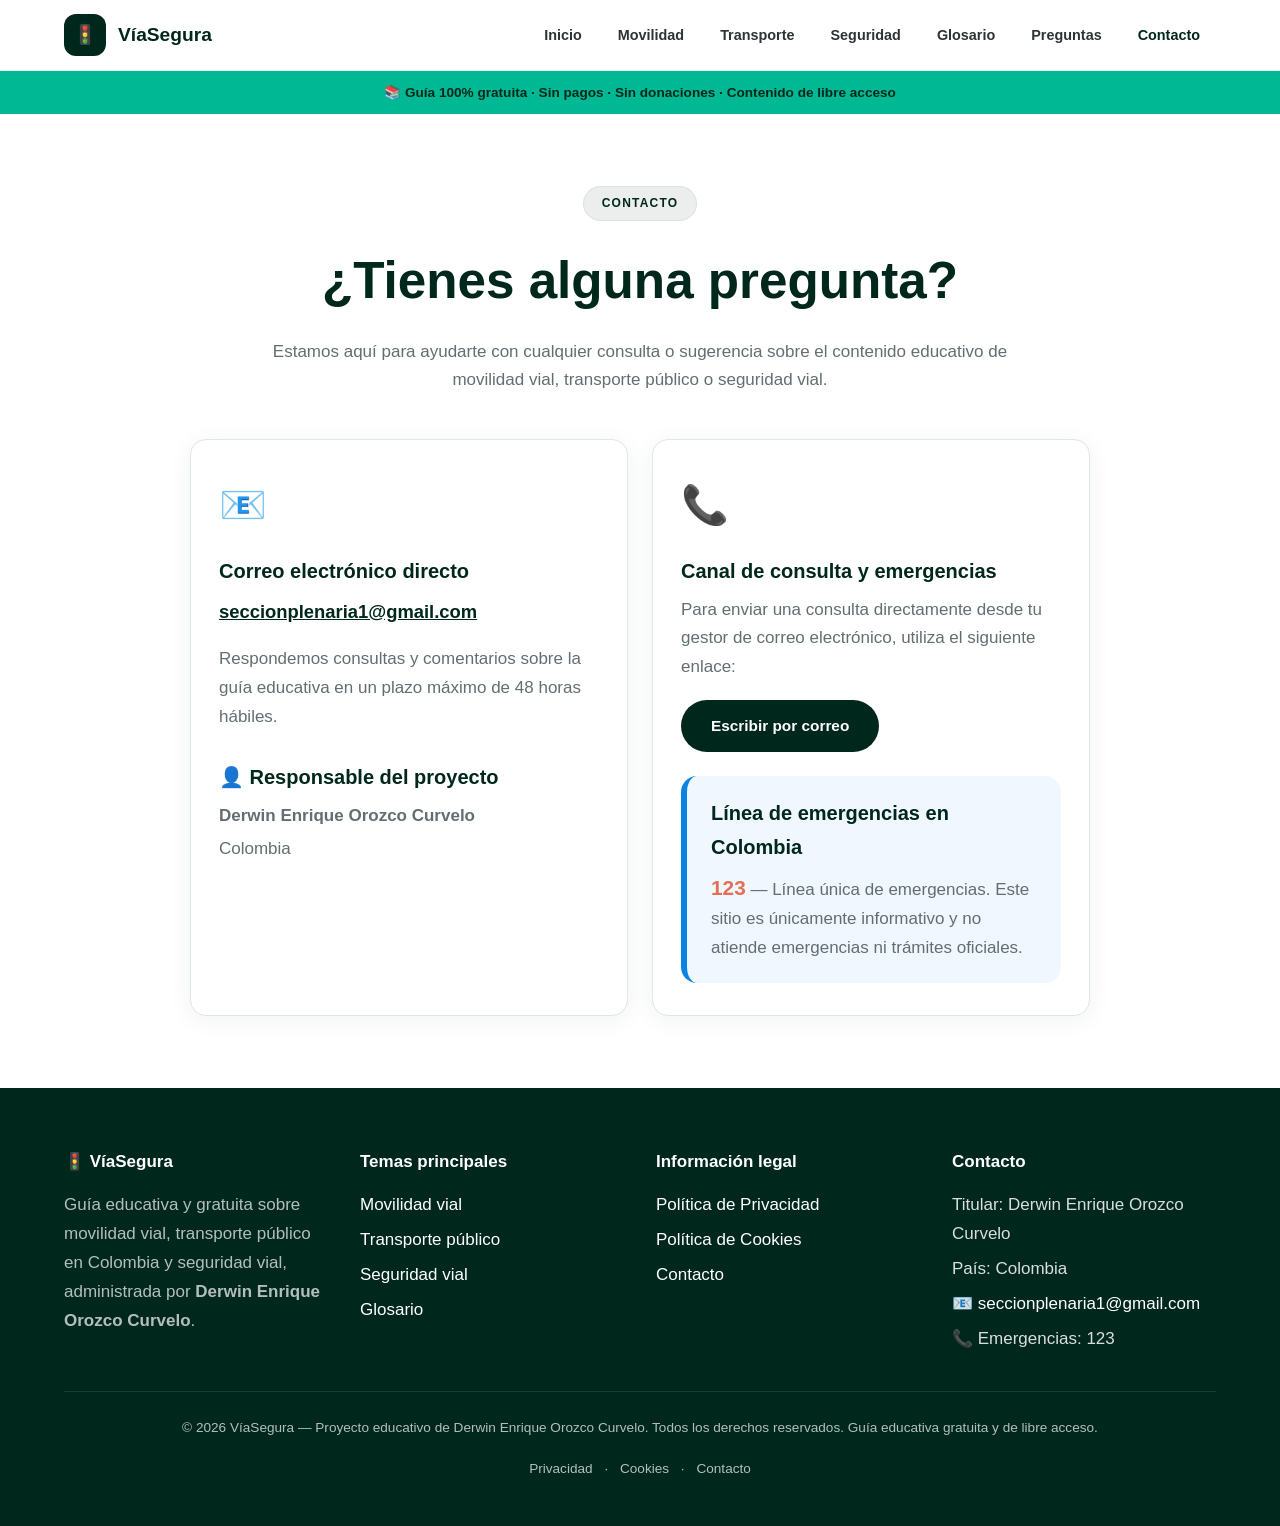
==== commit 24e068d2: "Update contacto.html" ====
--- a/contacto.html
+++ b/contacto.html
@@ -4,18 +4,249 @@
     <meta charset="UTF-8">
     <meta name="viewport" content="width=device-width, initial-scale=1.0">
     <title>Contacto | VíaSegura</title>
-    <meta name="description" content="Contáctanos para cualquier consulta sobre movilidad vial, transporte público o seguridad vial en Colombia. Proyecto educativo administrado por Yonatan Posada Cardona.">
-    <meta name="author" content="Yonatan Posada Cardona">
+    <meta name="description" content="Contáctanos para cualquier consulta sobre movilidad vial, transporte público o seguridad vial en Colombia. Proyecto educativo administrado por Derwin Enrique Orozco Curvelo.">
+    <meta name="author" content="Derwin Enrique Orozco Curvelo">
     <meta name="robots" content="index, follow">
+    <meta name="theme-color" content="#00271c">
     <link rel="canonical" href="https://kind-cliff-074f6ad10.4.azurestaticapps.net/contacto.html">
-    <link rel="stylesheet" href="css/style.css">
     <link rel="icon" href="img/favicon.ico" type="image/x-icon">
+
+    <style>
+        * { margin: 0; padding: 0; box-sizing: border-box; }
+
+        :root {
+            --color-primario: #00271c;
+            --color-primario-claro: #004d3a;
+            --color-secundario: #00b894;
+            --color-acento: #0984e3;
+            --color-peligro: #e17055;
+            --color-texto: #2d3436;
+            --color-texto-suave: #636e72;
+            --color-fondo: #ffffff;
+            --color-fondo-alt: #f8f9fa;
+            --color-borde: #dfe6e9;
+            --color-tarjeta: #ffffff;
+            --sombra: 0 4px 24px rgba(0, 39, 28, 0.06);
+            --sombra-fuerte: 0 12px 48px rgba(0, 39, 28, 0.12);
+            --radio: 16px;
+            --radio-sm: 10px;
+            --max-ancho: 1200px;
+            --transicion: 0.3s cubic-bezier(0.4, 0, 0.2, 1);
+            --fuente: 'Inter', -apple-system, BlinkMacSystemFont, 'Segoe UI', Roboto, sans-serif;
+        }
+
+        body {
+            font-family: var(--fuente);
+            color: var(--color-texto);
+            background: var(--color-fondo);
+            line-height: 1.7;
+            font-size: 17px;
+            -webkit-font-smoothing: antialiased;
+        }
+
+        .contenedor {
+            width: 100%;
+            max-width: var(--max-ancho);
+            margin: 0 auto;
+            padding: 0 24px;
+        }
+
+        /* ===== HEADER ===== */
+        .cabecera {
+            position: sticky;
+            top: 0;
+            background: rgba(255, 255, 255, 0.96);
+            backdrop-filter: blur(12px);
+            border-bottom: 1px solid rgba(0, 39, 28, 0.06);
+            z-index: 1000;
+        }
+        .barra-nav {
+            display: flex;
+            align-items: center;
+            justify-content: space-between;
+            padding: 14px 24px;
+            max-width: var(--max-ancho);
+            margin: 0 auto;
+        }
+        .logo {
+            display: flex;
+            align-items: center;
+            gap: 12px;
+            font-weight: 800;
+            font-size: 1.2rem;
+            color: var(--color-primario);
+            text-decoration: none;
+        }
+        .logo-icono {
+            width: 42px;
+            height: 42px;
+            background: var(--color-primario);
+            color: #fff;
+            border-radius: 12px;
+            display: grid;
+            place-items: center;
+            font-size: 1.2rem;
+        }
+        .menu {
+            display: flex;
+            gap: 4px;
+            list-style: none;
+            margin: 0;
+            padding: 0;
+            align-items: center;
+        }
+        .menu a {
+            color: var(--color-texto);
+            padding: 8px 16px;
+            border-radius: var(--radio-sm);
+            font-size: 0.9rem;
+            font-weight: 600;
+            transition: all var(--transicion);
+            text-decoration: none;
+        }
+        .menu a:hover {
+            background: var(--color-fondo-alt);
+            color: var(--color-primario);
+        }
+        .menu a.activo { color: var(--color-primario); }
+        .boton-menu {
+            display: none;
+            background: none;
+            border: 2px solid var(--color-borde);
+            border-radius: var(--radio-sm);
+            padding: 8px 12px;
+            cursor: pointer;
+            font-size: 1.3rem;
+            color: var(--color-primario);
+        }
+
+        /* ===== FRANJA ===== */
+        .franja-valores {
+            background: var(--color-secundario);
+            color: #00271c;
+            padding: 10px 0;
+            text-align: center;
+            font-weight: 700;
+            font-size: 0.85rem;
+        }
+
+        /* ===== SECCIONES Y TARJETAS ===== */
+        .seccion { padding: 72px 0; }
+        .seccion-encabezado { max-width: 760px; margin: 0 auto 44px; text-align: center; }
+        .etiqueta-seccion {
+            display: inline-block;
+            background: rgba(0, 39, 28, 0.08);
+            color: var(--color-primario);
+            font-weight: 700;
+            font-size: 0.75rem;
+            letter-spacing: 0.1em;
+            text-transform: uppercase;
+            padding: 6px 18px;
+            border-radius: 50px;
+            margin-bottom: 16px;
+            border: 1px solid rgba(0, 39, 28, 0.06);
+        }
+        h1 { font-size: clamp(2rem, 4.5vw, 3.2rem); font-weight: 800; color: var(--color-primario); margin-bottom: 14px; }
+        h3 { font-size: 1.25rem; font-weight: 700; color: var(--color-primario); margin-bottom: 8px; }
+        p { margin: 0 0 1.1rem; color: var(--color-texto-suave); }
+
+        .rejilla { display: grid; gap: 24px; }
+        .rejilla-2 { grid-template-columns: repeat(auto-fit, minmax(300px, 1fr)); }
+        .tarjeta {
+            background: var(--color-tarjeta);
+            border: 1px solid var(--color-borde);
+            border-radius: var(--radio);
+            padding: 32px 28px;
+            box-shadow: var(--sombra);
+            transition: all var(--transicion);
+        }
+        .tarjeta:hover {
+            transform: translateY(-4px);
+            box-shadow: var(--sombra-fuerte);
+        }
+        .tarjeta .icono { font-size: 2.4rem; margin-bottom: 16px; display: block; }
+
+        .boton {
+            display: inline-block;
+            padding: 13px 30px;
+            border-radius: 50px;
+            font-weight: 700;
+            font-size: 0.96rem;
+            border: none;
+            cursor: pointer;
+            transition: all var(--transicion);
+            text-decoration: none;
+            font-family: var(--fuente);
+        }
+        .boton:hover { transform: translateY(-2px); text-decoration: none; }
+        .boton.primario {
+            background: var(--color-primario);
+            color: #ffffff;
+        }
+        .boton.primario:hover {
+            background: var(--color-primario-claro);
+        }
+
+        .aviso {
+            border-radius: var(--radio);
+            padding: 20px 24px;
+            border-left: 6px solid var(--color-secundario);
+            background: #f0faf8;
+        }
+        .aviso.info { border-left-color: var(--color-acento); background: #f0f7ff; }
+
+        /* ===== PIE ===== */
+        .pie {
+            background: var(--color-primario);
+            color: rgba(255, 255, 255, 0.85);
+            padding: 60px 0 28px;
+        }
+        .pie a { color: #ffffff; transition: opacity var(--transicion); text-decoration: none; }
+        .pie a:hover { opacity: 0.7; text-decoration: underline; }
+        .pie-rejilla {
+            display: grid;
+            grid-template-columns: repeat(auto-fit, minmax(200px, 1fr));
+            gap: 32px;
+            margin-bottom: 32px;
+        }
+        .pie h4 { color: #fff; margin-bottom: 14px; }
+        .pie p { color: rgba(255, 255, 255, 0.7); }
+        .pie ul { list-style: none; padding: 0; }
+        .pie ul li { margin-bottom: 6px; }
+        .pie-legal {
+            border-top: 1px solid rgba(255, 255, 255, 0.1);
+            padding-top: 24px;
+            font-size: 0.85rem;
+            text-align: center;
+            color: rgba(255, 255, 255, 0.5);
+        }
+        .pie-legal a { color: rgba(255, 255, 255, 0.7); margin: 0 8px; }
+        .pie-legal a:hover { color: #fff; }
+
+        @media (max-width: 860px) {
+            .boton-menu { display: block; }
+            .menu {
+                position: absolute;
+                top: 70px; left: 0; right: 0;
+                flex-direction: column;
+                align-items: stretch;
+                background: #fff;
+                border-bottom: 1px solid var(--color-borde);
+                padding: 12px 20px;
+                display: none;
+                box-shadow: var(--sombra-fuerte);
+            }
+            .menu.abierto { display: flex; }
+            .menu a { padding: 12px 16px; }
+            .seccion { padding: 48px 0; }
+        }
+        @media (max-width: 480px) {
+            .rejilla-2 { grid-template-columns: 1fr; }
+        }
+    </style>
 </head>
 <body>
 
-    <!-- ============================================================
-    HEADER
-    ============================================================ -->
     <header class="cabecera" id="cabecera">
         <nav class="barra-nav" aria-label="Navegación principal">
             <a href="index.html" class="logo">
@@ -35,8 +266,12 @@
         </nav>
     </header>
 
+    <div class="franja-valores">
+        📚 Guía 100% gratuita · Sin pagos · Sin donaciones · Contenido de libre acceso
+    </div>
+
     <main>
-        <section class="seccion" style="padding-top: 120px;">
+        <section class="seccion">
             <div class="contenedor">
                 <div class="seccion-encabezado">
                     <span class="etiqueta-seccion">Contacto</span>
@@ -52,15 +287,15 @@
                         <p>Respondemos consultas y comentarios sobre la guía educativa en un plazo máximo de 48 horas hábiles.</p>
 
                         <h3 style="margin-top: 28px;">👤 Responsable del proyecto</h3>
-                        <p style="margin-bottom: 4px;"><strong>Yonatan Posada Cardona</strong></p>
-                        <p style="margin-bottom: 0;">Barranquilla, Atlántico — Colombia</p>
+                        <p style="margin-bottom: 4px;"><strong>Derwin Enrique Orozco Curvelo</strong></p>
+                        <p style="margin-bottom: 0;">Colombia</p>
                     </div>
 
                     <div class="tarjeta">
                         <span class="icono">📞</span>
                         <h3>Canal de consulta y emergencias</h3>
                         <p>Para enviar una consulta directamente desde tu gestor de correo electrónico, utiliza el siguiente enlace:</p>
-                        <a href="mailto:seccionplenaria1@gmail.com?subject=Consulta%20V%C3%ADaSegura" class="boton primario" style="background: var(--color-primario); color: #ffffff; margin-bottom: 24px;">Escribir por correo</a>
+                        <a href="mailto:seccionplenaria1@gmail.com?subject=Consulta%20V%C3%ADaSegura" class="boton primario" style="margin-bottom: 24px;">Escribir por correo</a>
 
                         <div class="aviso info" style="margin: 0;">
                             <h3 style="margin-bottom: 6px;">Línea de emergencias en Colombia</h3>
@@ -72,15 +307,12 @@
         </section>
     </main>
 
-    <!-- ============================================================
-    PIE DE PÁGINA
-    ============================================================ -->
     <footer class="pie">
         <div class="contenedor">
             <div class="pie-rejilla">
                 <div>
                     <h4>🚦 VíaSegura</h4>
-                    <p>Guía educativa y gratuita sobre movilidad vial, transporte público en Colombia y seguridad vial, administrada por <strong>Yonatan Posada Cardona</strong>.</p>
+                    <p>Guía educativa y gratuita sobre movilidad vial, transporte público en Colombia y seguridad vial, administrada por <strong>Derwin Enrique Orozco Curvelo</strong>.</p>
                 </div>
                 <div>
                     <h4>Temas principales</h4>
@@ -102,15 +334,15 @@
                 <div>
                     <h4>Contacto</h4>
                     <ul>
-                        <li>Titular: Yonatan Posada Cardona</li>
-                        <li>Ciudad: Barranquilla, Colombia</li>
+                        <li>Titular: Derwin Enrique Orozco Curvelo</li>
+                        <li>País: Colombia</li>
                         <li>📧 <a href="mailto:seccionplenaria1@gmail.com">seccionplenaria1@gmail.com</a></li>
                         <li>📞 Emergencias: 123</li>
                     </ul>
                 </div>
             </div>
             <div class="pie-legal">
-                <p>© 2026 VíaSegura — Proyecto educativo de Yonatan Posada Cardona. Todos los derechos reservados. Guía educativa gratuita y de libre acceso.</p>
+                <p>© 2026 VíaSegura — Proyecto educativo de Derwin Enrique Orozco Curvelo. Todos los derechos reservados. Guía educativa gratuita y de libre acceso.</p>
                 <p>
                     <a href="privacidad.html">Privacidad</a> ·
                     <a href="politicas-cookies.html">Cookies</a> ·
@@ -120,6 +352,17 @@
         </div>
     </footer>
 
-    <script src="js/main.js"></script>
+    <script>
+        (function () {
+            const botonMenu = document.getElementById('botonMenu');
+            const menu = document.getElementById('menu');
+            if (botonMenu && menu) {
+                botonMenu.addEventListener('click', function () {
+                    const abierto = menu.classList.toggle('abierto');
+                    botonMenu.setAttribute('aria-expanded', abierto ? 'true' : 'false');
+                });
+            }
+        })();
+    </script>
 </body>
 </html>
